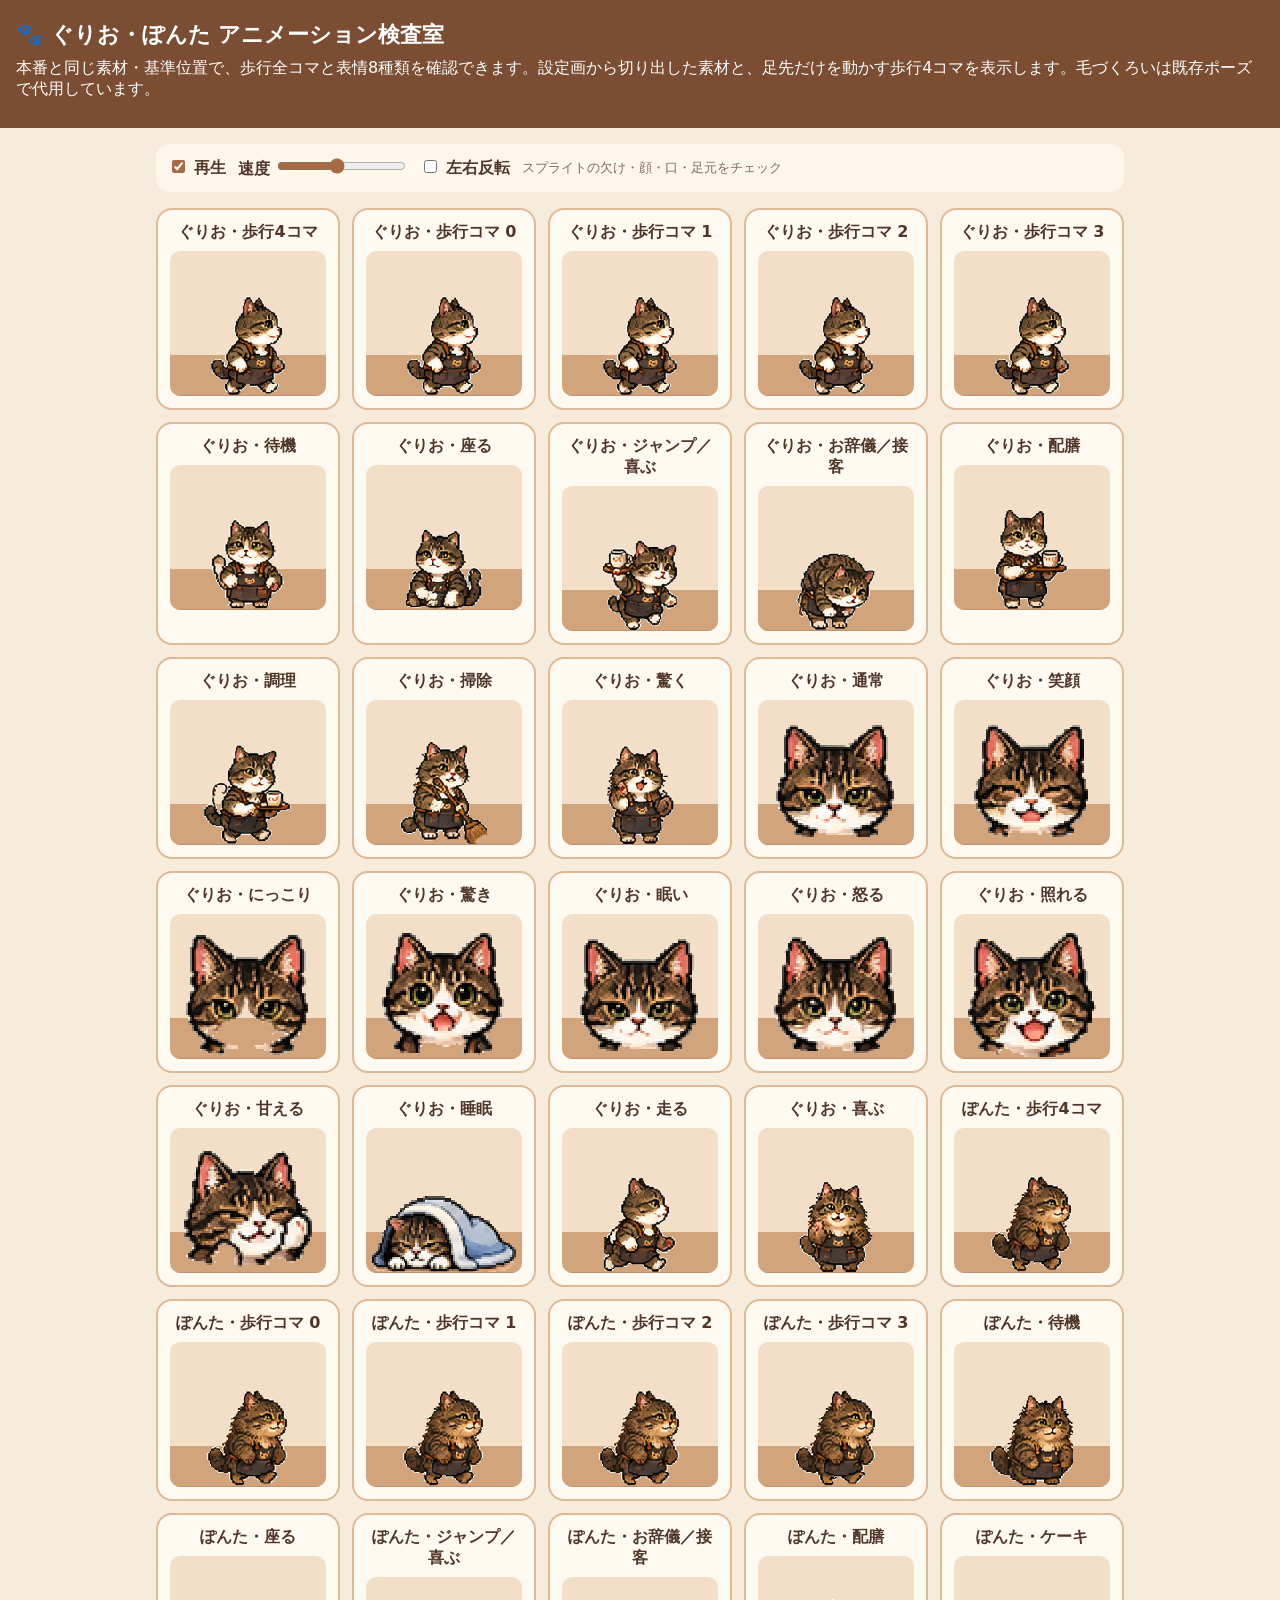
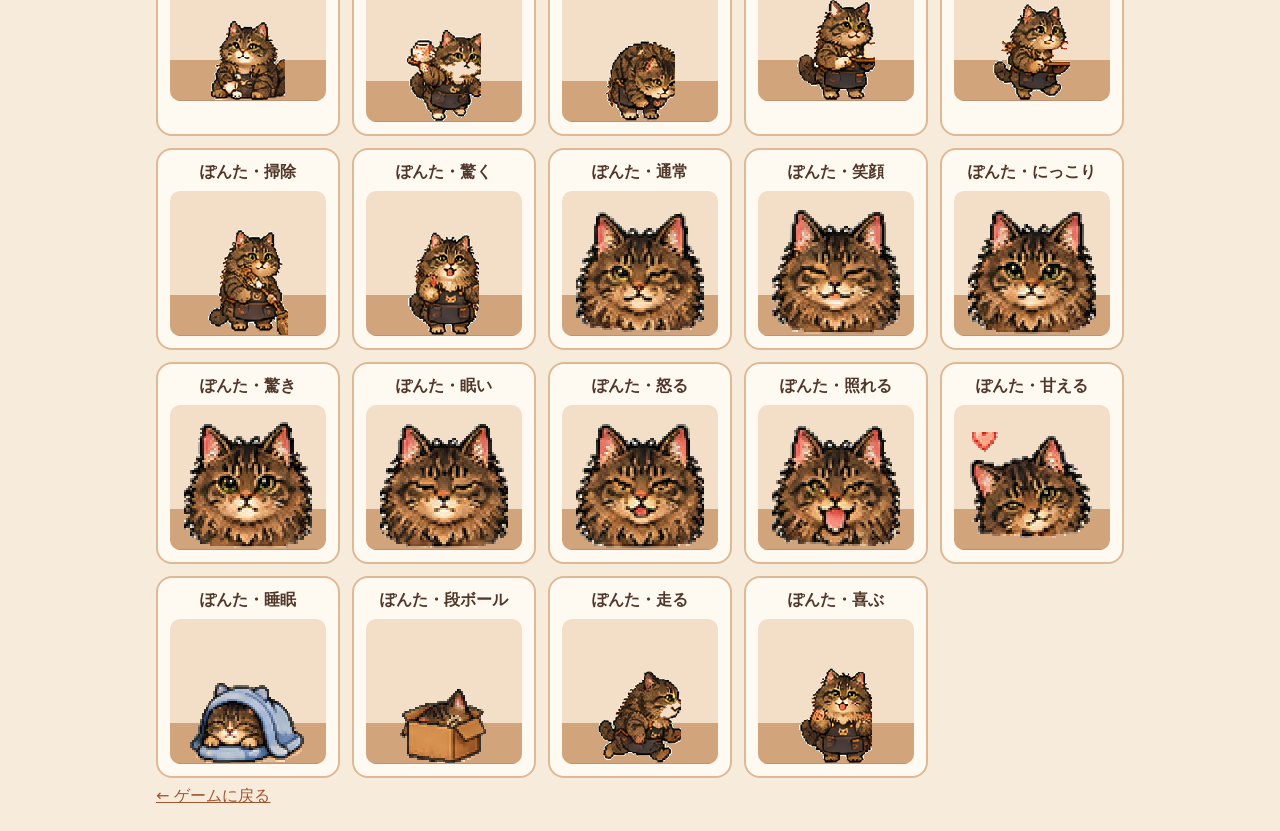
==== animation-preview.html @ edfe3b5c "Use detailed reference sprites and halve cafe height with compact hit coordinates" ====
<!doctype html><html lang="ja"><head><meta charset="utf-8"><meta name="viewport" content="width=device-width,initial-scale=1"><title>ぐりおとぽんた｜アニメーション確認</title><style>
*{box-sizing:border-box}body{margin:0;background:#f7ecdb;color:#51372a;font-family:system-ui,sans-serif}header{padding:20px 16px;background:#7b4d32;color:white}h1{font-size:22px;margin:0}p{margin:8px 0}.wrap{max-width:1000px;margin:auto;padding:16px}.controls{display:flex;gap:12px;align-items:center;flex-wrap:wrap;padding:12px;background:#fff7ec;border-radius:14px;margin-bottom:16px}.grid{display:grid;grid-template-columns:repeat(auto-fit,minmax(160px,1fr));gap:12px}.card{background:#fffaf1;border:2px solid #dfb995;border-radius:16px;padding:12px;text-align:center}.card h2{font-size:16px;margin:0 0 8px}.stage{height:145px;display:flex;align-items:end;justify-content:center;background:linear-gradient(#f3dfc8 72%,#d1a47c 72%);border-radius:10px;overflow:hidden}.stage canvas{width:120px;height:130px;image-rendering:pixelated}label{font-weight:bold}input{accent-color:#a66b45}a{color:#a0552f}small{color:#826a57}</style></head><body><header><h1>🐾 ぐりお・ぽんた アニメーション検査室</h1><p>本番と同じ素材・基準位置で、歩行全コマと表情8種類を確認できます。設定画から切り出した素材と、足先だけを動かす歩行4コマを表示します。毛づくろいは既存ポーズで代用しています。</p></header><main class="wrap"><div class="controls"><label><input type="checkbox" id="play" checked> 再生</label><label>速度 <input id="speed" type="range" min="1" max="12" value="6"></label><label><input id="flip" type="checkbox"> 左右反転</label><small>スプライトの欠け・顔・口・足元をチェック</small></div><div id="grid" class="grid"></div><p><a href="./">← ゲームに戻る</a></p></main><script src="./character-detail.js?v=20261011-native"></script><script src="./character-art.js?v=20261011-native"></script><script>
const items=[];
const names={idle:'待機',sit:'座る',jump:'ジャンプ／喜ぶ',bow:'お辞儀／接客',serve:'配膳',coffee:'調理',cake:'ケーキ',clean:'掃除',surprise:'驚く',sleepbag:'睡眠',box:'段ボール',f_normal:'通常',f_happy:'笑顔',f_kiri:'にっこり',f_surprise:'驚き',f_sleepy:'眠い',f_angry:'怒る',f_tehe:'照れる',f_amae:'甘える'};
let tick=0,last=0;
CatArtwork.load().then(sprites=>{
  for(const who of Object.keys(sprites)) {
    const poses=[['walk', [0,1,2,3].map(i=>sprites[who]['walk'+i])], ...Object.entries(sprites[who]).map(([key,im])=>[key,[im]])];
    for(const [key,frames] of poses){
      const card=document.createElement('section');card.className='card';
      const title=document.createElement('h2');title.textContent=(who==='grio'?'ぐりお':'ぽんた')+'・'+(key==='walk'?'歩行4コマ':key.startsWith('walk')?'歩行コマ '+key.slice(-1):(names[key]||({run:'走る',joy:'喜ぶ'}[key])||key));
      const stage=document.createElement('div');stage.className='stage';
      const cv=document.createElement('canvas');cv.width=160;cv.height=130;cv.style.width='160px';
      stage.append(cv);card.append(title,stage);document.querySelector('#grid').append(card);items.push({key,frames,cv});
    }
  }
}).catch(e=>{document.querySelector('#grid').textContent=e.message;});
function render(now){
  if(document.querySelector('#play').checked&&now-last>180-document.querySelector('#speed').value*10){tick++;last=now;}
  for(const {frames,cv} of items){
    const g=cv.getContext('2d'),im=frames[tick%frames.length];
    g.clearRect(0,0,cv.width,cv.height);g.imageSmoothingEnabled=false;g.save();
    if(document.querySelector('#flip').checked){g.translate(cv.width,0);g.scale(-1,1);}
    const scale=Math.min(2,cv.width/im.width,(cv.height-2)/im.height);
    g.drawImage(im,Math.round((cv.width-im.width*scale)/2),Math.round(cv.height-im.height*scale),Math.round(im.width*scale),Math.round(im.height*scale));g.restore();
    g.fillStyle='#bd9272';g.fillRect(0,129,160,1);
  }
  requestAnimationFrame(render);
}
requestAnimationFrame(render);
</script></body></html>
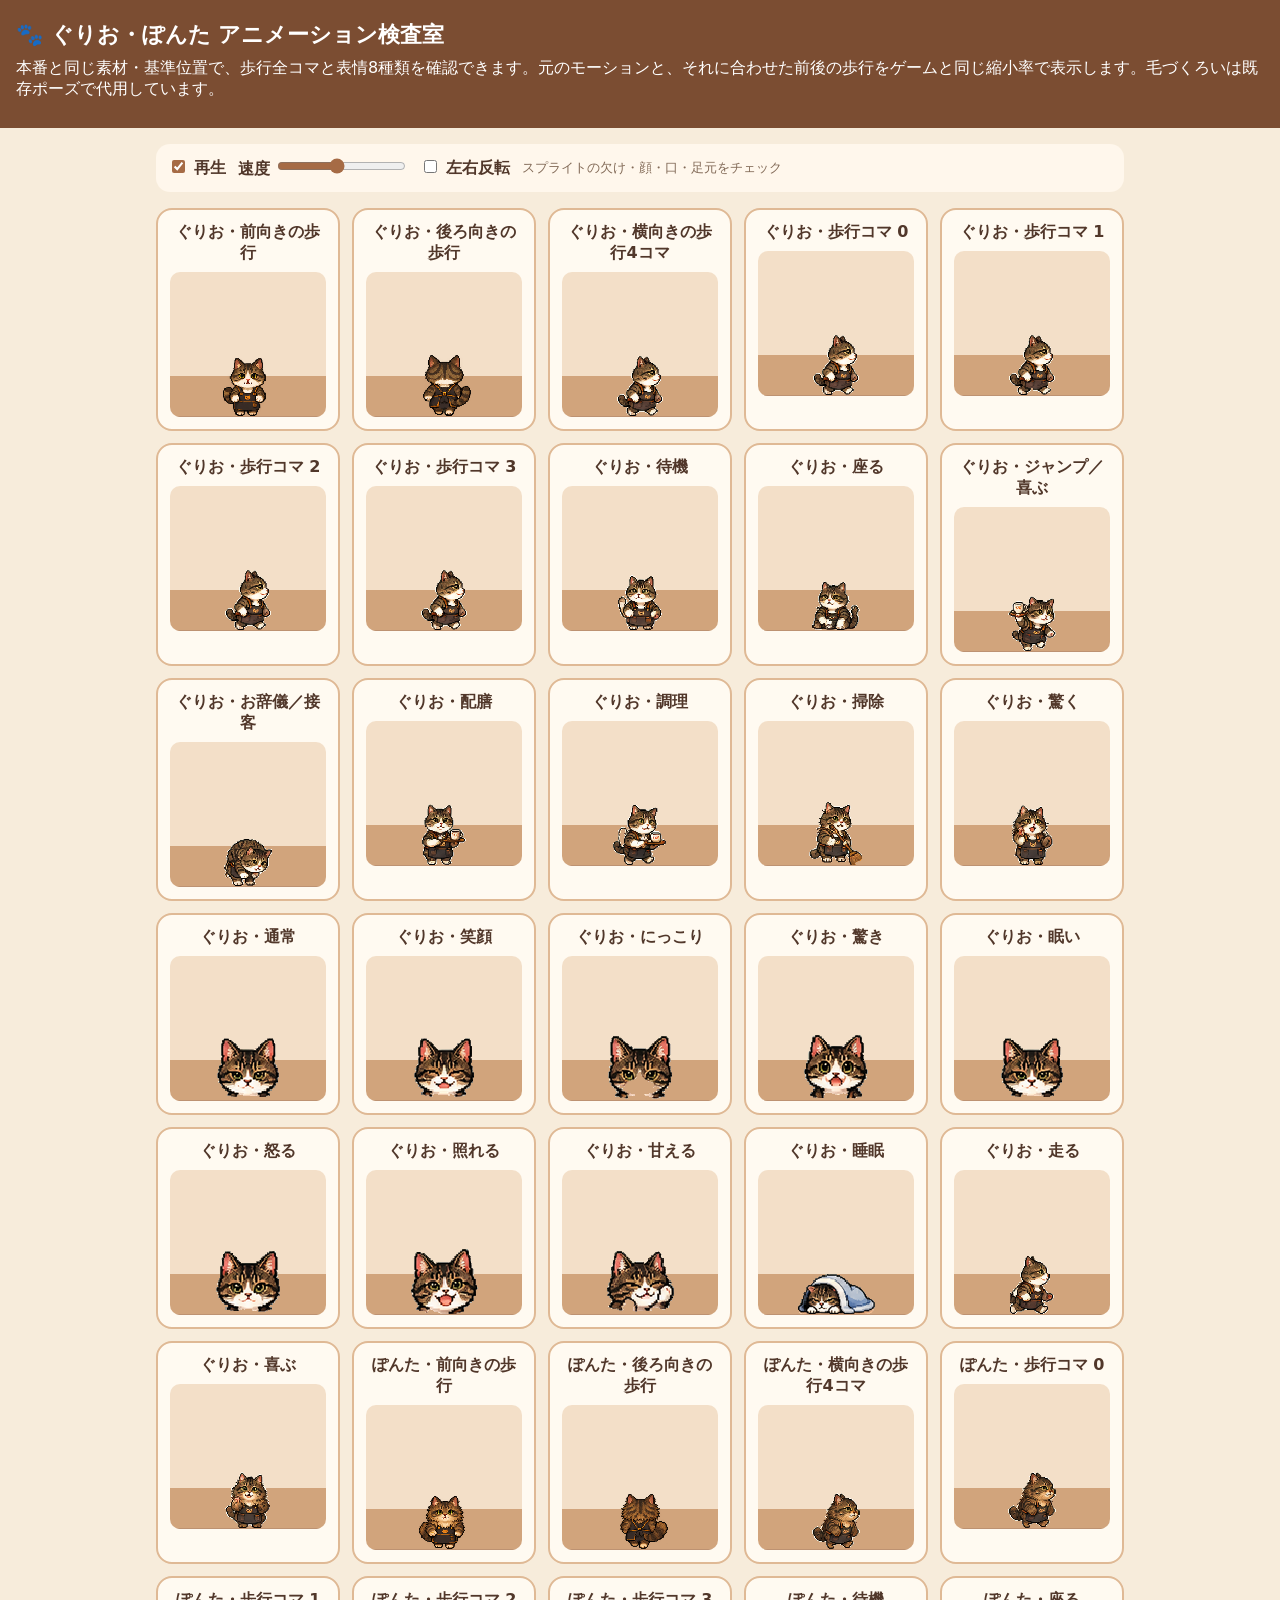
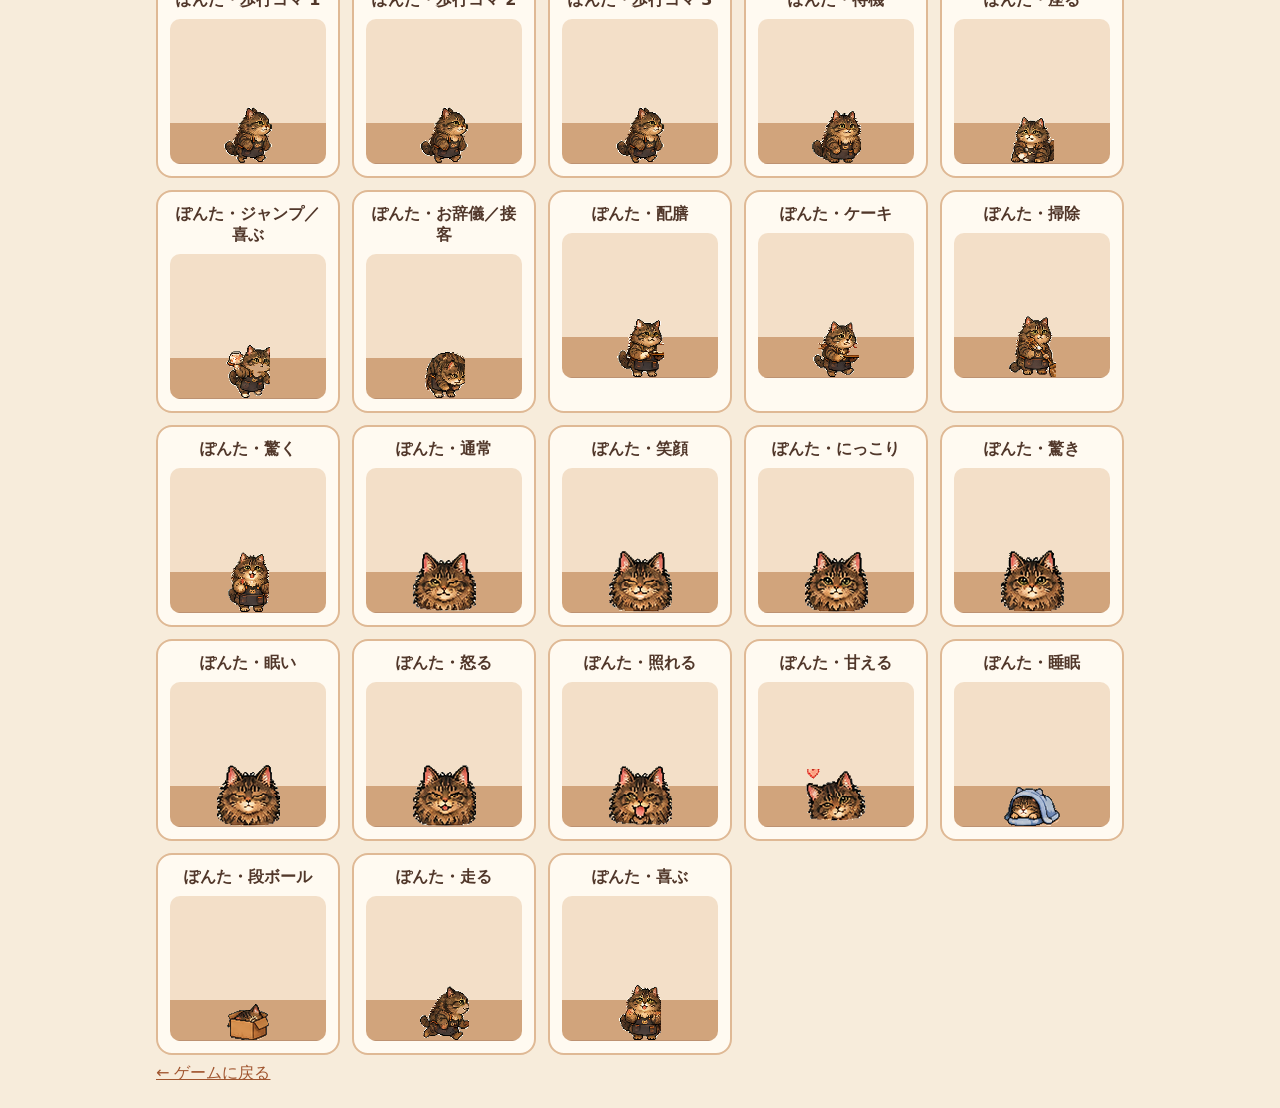
==== commit 80e1c72d: "Reduce cat size and align facing walks with original motion artwork" ====
--- a/animation-preview.html
+++ b/animation-preview.html
@@ -1,28 +1,28 @@
 <!doctype html><html lang="ja"><head><meta charset="utf-8"><meta name="viewport" content="width=device-width,initial-scale=1"><title>ぐりおとぽんた｜アニメーション確認</title><style>
-*{box-sizing:border-box}body{margin:0;background:#f7ecdb;color:#51372a;font-family:system-ui,sans-serif}header{padding:20px 16px;background:#7b4d32;color:white}h1{font-size:22px;margin:0}p{margin:8px 0}.wrap{max-width:1000px;margin:auto;padding:16px}.controls{display:flex;gap:12px;align-items:center;flex-wrap:wrap;padding:12px;background:#fff7ec;border-radius:14px;margin-bottom:16px}.grid{display:grid;grid-template-columns:repeat(auto-fit,minmax(160px,1fr));gap:12px}.card{background:#fffaf1;border:2px solid #dfb995;border-radius:16px;padding:12px;text-align:center}.card h2{font-size:16px;margin:0 0 8px}.stage{height:145px;display:flex;align-items:end;justify-content:center;background:linear-gradient(#f3dfc8 72%,#d1a47c 72%);border-radius:10px;overflow:hidden}.stage canvas{width:120px;height:130px;image-rendering:pixelated}label{font-weight:bold}input{accent-color:#a66b45}a{color:#a0552f}small{color:#826a57}</style></head><body><header><h1>🐾 ぐりお・ぽんた アニメーション検査室</h1><p>本番と同じ素材・基準位置で、歩行全コマと表情8種類を確認できます。設定画から切り出した素材と、足先だけを動かす歩行4コマを表示します。毛づくろいは既存ポーズで代用しています。</p></header><main class="wrap"><div class="controls"><label><input type="checkbox" id="play" checked> 再生</label><label>速度 <input id="speed" type="range" min="1" max="12" value="6"></label><label><input id="flip" type="checkbox"> 左右反転</label><small>スプライトの欠け・顔・口・足元をチェック</small></div><div id="grid" class="grid"></div><p><a href="./">← ゲームに戻る</a></p></main><script src="./character-detail.js?v=20261011-native"></script><script src="./character-art.js?v=20261011-native"></script><script>
+*{box-sizing:border-box}body{margin:0;background:#f7ecdb;color:#51372a;font-family:system-ui,sans-serif}header{padding:20px 16px;background:#7b4d32;color:white}h1{font-size:22px;margin:0}p{margin:8px 0}.wrap{max-width:1000px;margin:auto;padding:16px}.controls{display:flex;gap:12px;align-items:center;flex-wrap:wrap;padding:12px;background:#fff7ec;border-radius:14px;margin-bottom:16px}.grid{display:grid;grid-template-columns:repeat(auto-fit,minmax(160px,1fr));gap:12px}.card{background:#fffaf1;border:2px solid #dfb995;border-radius:16px;padding:12px;text-align:center}.card h2{font-size:16px;margin:0 0 8px}.stage{height:145px;display:flex;align-items:end;justify-content:center;background:linear-gradient(#f3dfc8 72%,#d1a47c 72%);border-radius:10px;overflow:hidden}.stage canvas{width:120px;height:130px;image-rendering:pixelated}label{font-weight:bold}input{accent-color:#a66b45}a{color:#a0552f}small{color:#826a57}</style></head><body><header><h1>🐾 ぐりお・ぽんた アニメーション検査室</h1><p>本番と同じ素材・基準位置で、歩行全コマと表情8種類を確認できます。元のモーションと、それに合わせた前後の歩行をゲームと同じ縮小率で表示します。毛づくろいは既存ポーズで代用しています。</p></header><main class="wrap"><div class="controls"><label><input type="checkbox" id="play" checked> 再生</label><label>速度 <input id="speed" type="range" min="1" max="12" value="6"></label><label><input id="flip" type="checkbox"> 左右反転</label><small>スプライトの欠け・顔・口・足元をチェック</small></div><div id="grid" class="grid"></div><p><a href="./">← ゲームに戻る</a></p></main><script src="./character-detail.js?v=20261011-direction-bow"></script><script src="./character-art.js?v=20261011-motion-scale"></script><script src="./rear-walk.js?v=20261011-motion-scale"></script><script>
 const items=[];
 const names={idle:'待機',sit:'座る',jump:'ジャンプ／喜ぶ',bow:'お辞儀／接客',serve:'配膳',coffee:'調理',cake:'ケーキ',clean:'掃除',surprise:'驚く',sleepbag:'睡眠',box:'段ボール',f_normal:'通常',f_happy:'笑顔',f_kiri:'にっこり',f_surprise:'驚き',f_sleepy:'眠い',f_angry:'怒る',f_tehe:'照れる',f_amae:'甘える'};
 let tick=0,last=0;
-CatArtwork.load().then(sprites=>{
+Promise.all([CatArtwork.load(),RearWalk.load]).then(([sprites])=>{
   for(const who of Object.keys(sprites)) {
-    const poses=[['walk', [0,1,2,3].map(i=>sprites[who]['walk'+i])], ...Object.entries(sprites[who]).map(([key,im])=>[key,[im]])];
+    const poses=[['frontWalk', [0,1,2,3].map(i=>RearWalk.cat(who,i,sprites[who].walk0,null,'front'))],['backWalk', [0,1,2,3].map(i=>RearWalk.cat(who,i,sprites[who].walk0,null,'back'))],['walk', [0,1,2,3].map(i=>sprites[who]['walk'+i])], ...Object.entries(sprites[who]).map(([key,im])=>[key,[im]])];
     for(const [key,frames] of poses){
       const card=document.createElement('section');card.className='card';
-      const title=document.createElement('h2');title.textContent=(who==='grio'?'ぐりお':'ぽんた')+'・'+(key==='walk'?'歩行4コマ':key.startsWith('walk')?'歩行コマ '+key.slice(-1):(names[key]||({run:'走る',joy:'喜ぶ'}[key])||key));
+      const title=document.createElement('h2');title.textContent=(who==='grio'?'ぐりお':'ぽんた')+'・'+(key==='frontWalk'?'前向きの歩行':key==='backWalk'?'後ろ向きの歩行':key==='walk'?'横向きの歩行4コマ':key.startsWith('walk')?'歩行コマ '+key.slice(-1):(names[key]||({run:'走る',joy:'喜ぶ'}[key])||key));
       const stage=document.createElement('div');stage.className='stage';
       const cv=document.createElement('canvas');cv.width=160;cv.height=130;cv.style.width='160px';
-      stage.append(cv);card.append(title,stage);document.querySelector('#grid').append(card);items.push({key,frames,cv});
+      stage.append(cv);card.append(title,stage);document.querySelector('#grid').append(card);items.push({who,key,frames,cv});
     }
   }
 }).catch(e=>{document.querySelector('#grid').textContent=e.message;});
 function render(now){
   if(document.querySelector('#play').checked&&now-last>180-document.querySelector('#speed').value*10){tick++;last=now;}
-  for(const {frames,cv} of items){
+  for(const {who,frames,cv} of items){
     const g=cv.getContext('2d'),im=frames[tick%frames.length];
     g.clearRect(0,0,cv.width,cv.height);g.imageSmoothingEnabled=false;g.save();
     if(document.querySelector('#flip').checked){g.translate(cv.width,0);g.scale(-1,1);}
-    const scale=Math.min(2,cv.width/im.width,(cv.height-2)/im.height);
-    g.drawImage(im,Math.round((cv.width-im.width*scale)/2),Math.round(cv.height-im.height*scale),Math.round(im.width*scale),Math.round(im.height*scale));g.restore();
+    const size=CatArtwork.displaySize(who,im);
+    g.drawImage(im,Math.round((cv.width-size.width)/2),cv.height-size.height,size.width,size.height);g.restore();
     g.fillStyle='#bd9272';g.fillRect(0,129,160,1);
   }
   requestAnimationFrame(render);
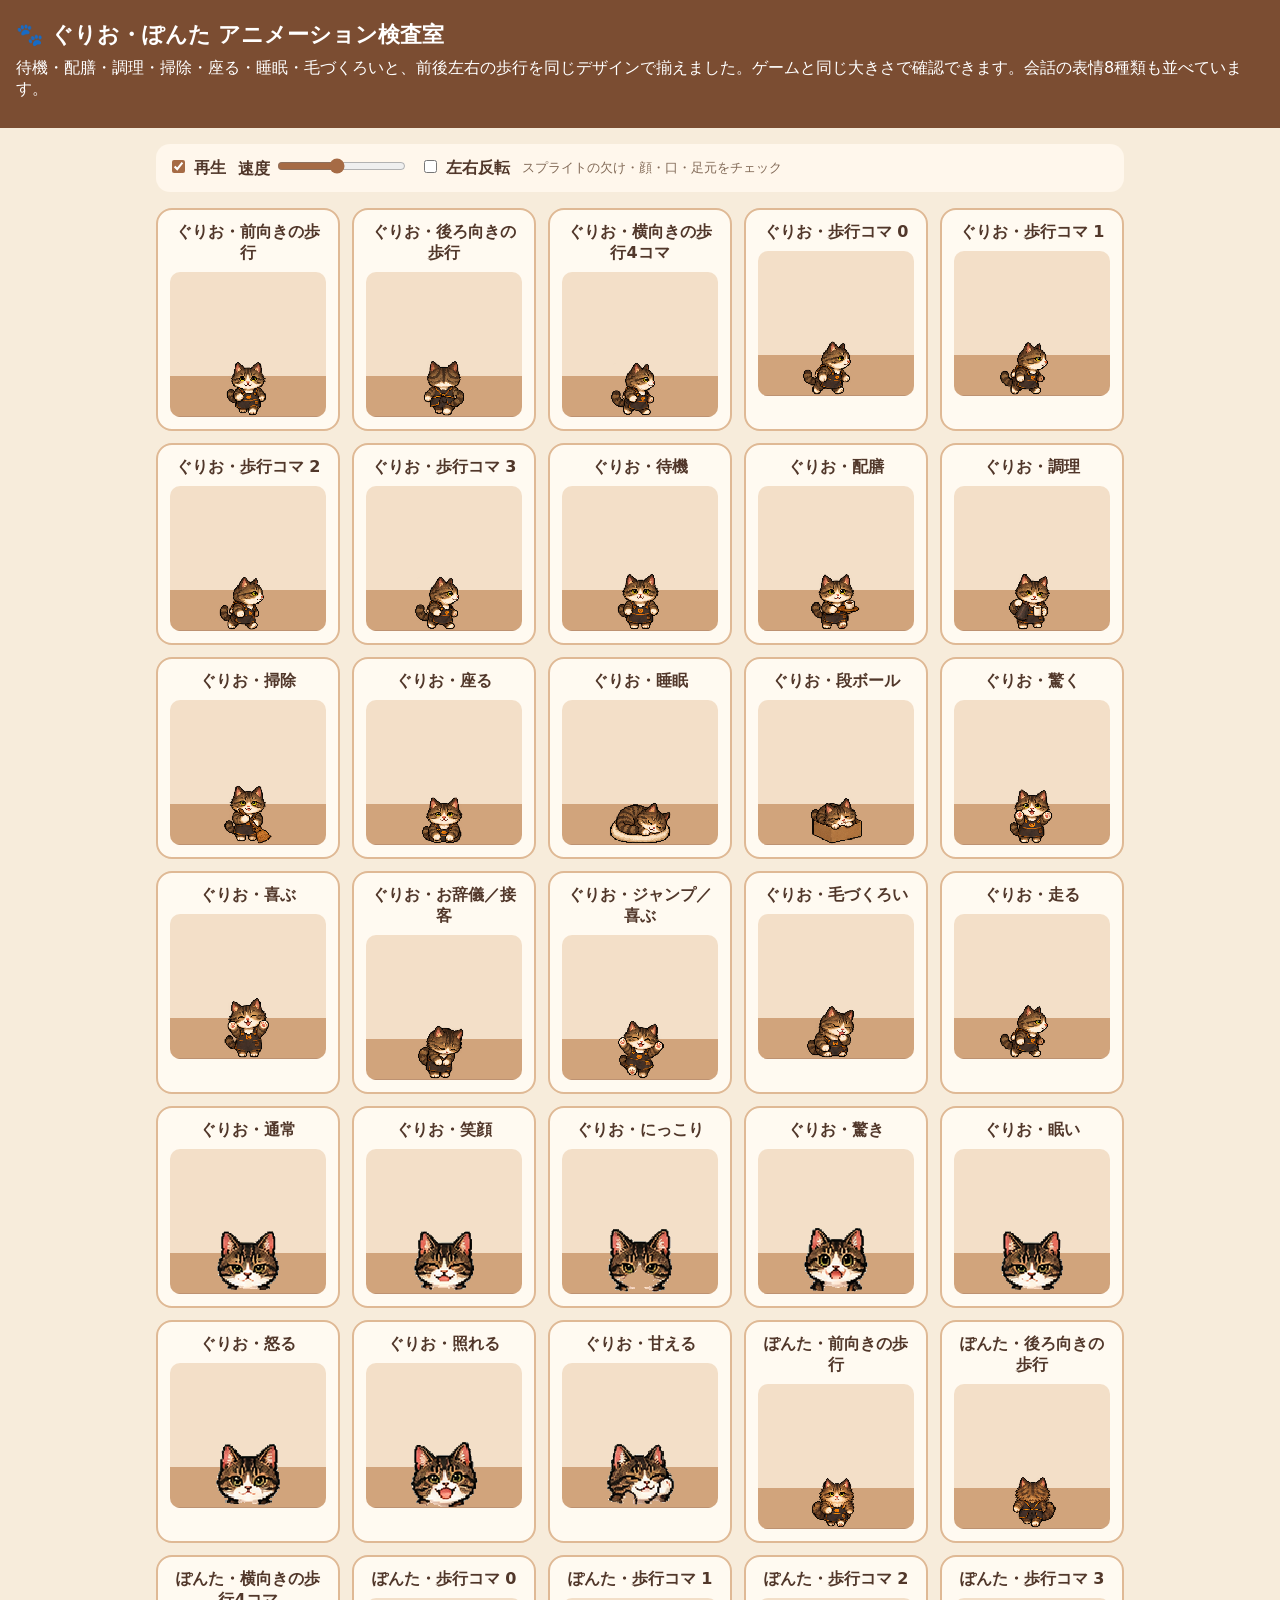
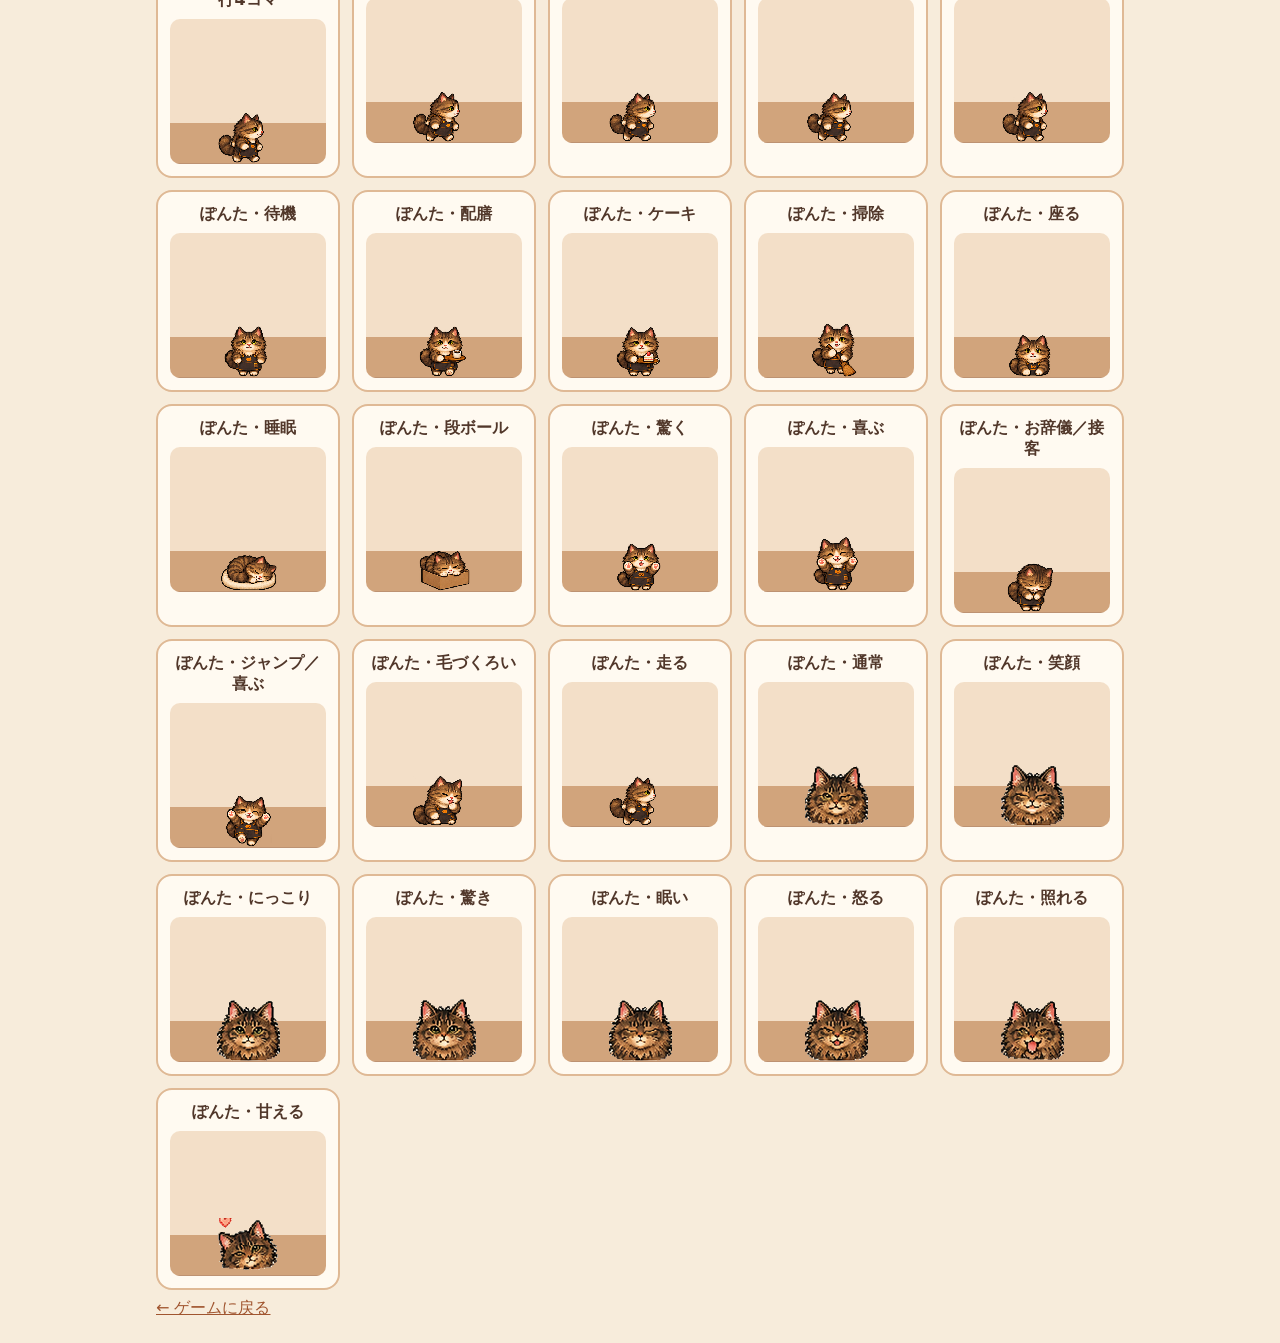
==== commit 75ff46c0: "Redraw all Grio and Ponta body motions with uniform character artwork" ====
--- a/animation-preview.html
+++ b/animation-preview.html
@@ -1,11 +1,11 @@
 <!doctype html><html lang="ja"><head><meta charset="utf-8"><meta name="viewport" content="width=device-width,initial-scale=1"><title>ぐりおとぽんた｜アニメーション確認</title><style>
-*{box-sizing:border-box}body{margin:0;background:#f7ecdb;color:#51372a;font-family:system-ui,sans-serif}header{padding:20px 16px;background:#7b4d32;color:white}h1{font-size:22px;margin:0}p{margin:8px 0}.wrap{max-width:1000px;margin:auto;padding:16px}.controls{display:flex;gap:12px;align-items:center;flex-wrap:wrap;padding:12px;background:#fff7ec;border-radius:14px;margin-bottom:16px}.grid{display:grid;grid-template-columns:repeat(auto-fit,minmax(160px,1fr));gap:12px}.card{background:#fffaf1;border:2px solid #dfb995;border-radius:16px;padding:12px;text-align:center}.card h2{font-size:16px;margin:0 0 8px}.stage{height:145px;display:flex;align-items:end;justify-content:center;background:linear-gradient(#f3dfc8 72%,#d1a47c 72%);border-radius:10px;overflow:hidden}.stage canvas{width:120px;height:130px;image-rendering:pixelated}label{font-weight:bold}input{accent-color:#a66b45}a{color:#a0552f}small{color:#826a57}</style></head><body><header><h1>🐾 ぐりお・ぽんた アニメーション検査室</h1><p>本番と同じ素材・基準位置で、歩行全コマと表情8種類を確認できます。元のモーションと、それに合わせた前後の歩行をゲームと同じ縮小率で表示します。毛づくろいは既存ポーズで代用しています。</p></header><main class="wrap"><div class="controls"><label><input type="checkbox" id="play" checked> 再生</label><label>速度 <input id="speed" type="range" min="1" max="12" value="6"></label><label><input id="flip" type="checkbox"> 左右反転</label><small>スプライトの欠け・顔・口・足元をチェック</small></div><div id="grid" class="grid"></div><p><a href="./">← ゲームに戻る</a></p></main><script src="./character-detail.js?v=20261011-direction-bow"></script><script src="./character-art.js?v=20261011-motion-scale"></script><script src="./rear-walk.js?v=20261011-motion-scale"></script><script>
+*{box-sizing:border-box}body{margin:0;background:#f7ecdb;color:#51372a;font-family:system-ui,sans-serif}header{padding:20px 16px;background:#7b4d32;color:white}h1{font-size:22px;margin:0}p{margin:8px 0}.wrap{max-width:1000px;margin:auto;padding:16px}.controls{display:flex;gap:12px;align-items:center;flex-wrap:wrap;padding:12px;background:#fff7ec;border-radius:14px;margin-bottom:16px}.grid{display:grid;grid-template-columns:repeat(auto-fit,minmax(160px,1fr));gap:12px}.card{background:#fffaf1;border:2px solid #dfb995;border-radius:16px;padding:12px;text-align:center}.card h2{font-size:16px;margin:0 0 8px}.stage{height:145px;display:flex;align-items:end;justify-content:center;background:linear-gradient(#f3dfc8 72%,#d1a47c 72%);border-radius:10px;overflow:hidden}.stage canvas{width:120px;height:130px;image-rendering:pixelated}label{font-weight:bold}input{accent-color:#a66b45}a{color:#a0552f}small{color:#826a57}</style></head><body><header><h1>🐾 ぐりお・ぽんた アニメーション検査室</h1><p>待機・配膳・調理・掃除・座る・睡眠・毛づくろいと、前後左右の歩行を同じデザインで揃えました。ゲームと同じ大きさで確認できます。会話の表情8種類も並べています。</p></header><main class="wrap"><div class="controls"><label><input type="checkbox" id="play" checked> 再生</label><label>速度 <input id="speed" type="range" min="1" max="12" value="6"></label><label><input id="flip" type="checkbox"> 左右反転</label><small>スプライトの欠け・顔・口・足元をチェック</small></div><div id="grid" class="grid"></div><p><a href="./">← ゲームに戻る</a></p></main><script src="./cat-motions.js?v=20261011-uniform"></script><script src="./character-art.js?v=20261011-uniform"></script><script src="./rear-walk.js?v=20261011-uniform"></script><script>
 const items=[];
-const names={idle:'待機',sit:'座る',jump:'ジャンプ／喜ぶ',bow:'お辞儀／接客',serve:'配膳',coffee:'調理',cake:'ケーキ',clean:'掃除',surprise:'驚く',sleepbag:'睡眠',box:'段ボール',f_normal:'通常',f_happy:'笑顔',f_kiri:'にっこり',f_surprise:'驚き',f_sleepy:'眠い',f_angry:'怒る',f_tehe:'照れる',f_amae:'甘える'};
+const names={idle:'待機',sit:'座る',jump:'ジャンプ／喜ぶ',bow:'お辞儀／接客',serve:'配膳',coffee:'調理',cake:'ケーキ',clean:'掃除',surprise:'驚く',sleepbag:'睡眠',box:'段ボール',groom:'毛づくろい',joy:'喜ぶ',run:'走る',f_normal:'通常',f_happy:'笑顔',f_kiri:'にっこり',f_surprise:'驚き',f_sleepy:'眠い',f_angry:'怒る',f_tehe:'照れる',f_amae:'甘える'};
 let tick=0,last=0;
 Promise.all([CatArtwork.load(),RearWalk.load]).then(([sprites])=>{
   for(const who of Object.keys(sprites)) {
-    const poses=[['frontWalk', [0,1,2,3].map(i=>RearWalk.cat(who,i,sprites[who].walk0,null,'front'))],['backWalk', [0,1,2,3].map(i=>RearWalk.cat(who,i,sprites[who].walk0,null,'back'))],['walk', [0,1,2,3].map(i=>sprites[who]['walk'+i])], ...Object.entries(sprites[who]).map(([key,im])=>[key,[im]])];
+    const poses=[['frontWalk', [0,1,2,3].map(i=>RearWalk.cat(who,i,sprites[who].walk0,null,'front'))],['backWalk', [0,1,2,3].map(i=>RearWalk.cat(who,i,sprites[who].walk0,null,'back'))],['walk', [0,1,2,3].map(i=>sprites[who]['walk'+i])], ...Object.entries(sprites[who]).filter(([key])=>!/^frontWalk|^backWalk/.test(key)).map(([key,im])=>[key,[im]])];
     for(const [key,frames] of poses){
       const card=document.createElement('section');card.className='card';
       const title=document.createElement('h2');title.textContent=(who==='grio'?'ぐりお':'ぽんた')+'・'+(key==='frontWalk'?'前向きの歩行':key==='backWalk'?'後ろ向きの歩行':key==='walk'?'横向きの歩行4コマ':key.startsWith('walk')?'歩行コマ '+key.slice(-1):(names[key]||({run:'走る',joy:'喜ぶ'}[key])||key));
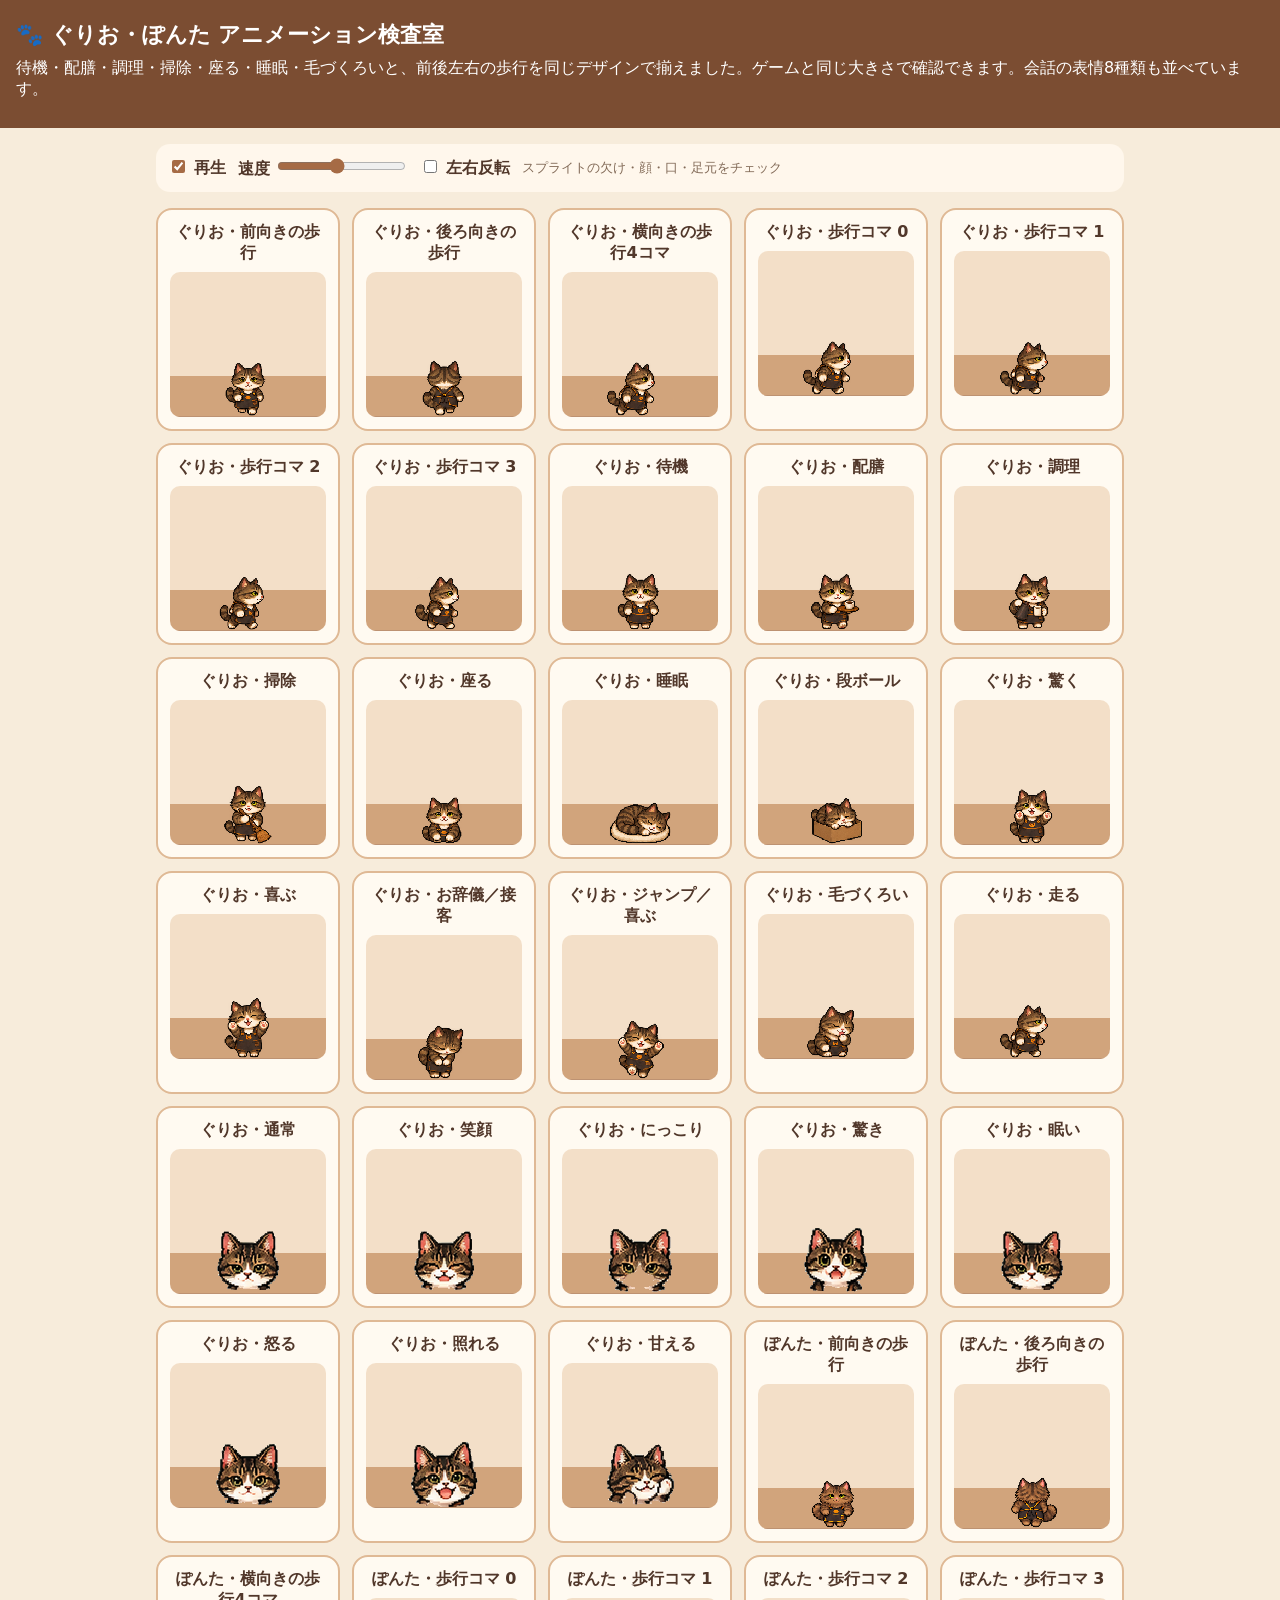
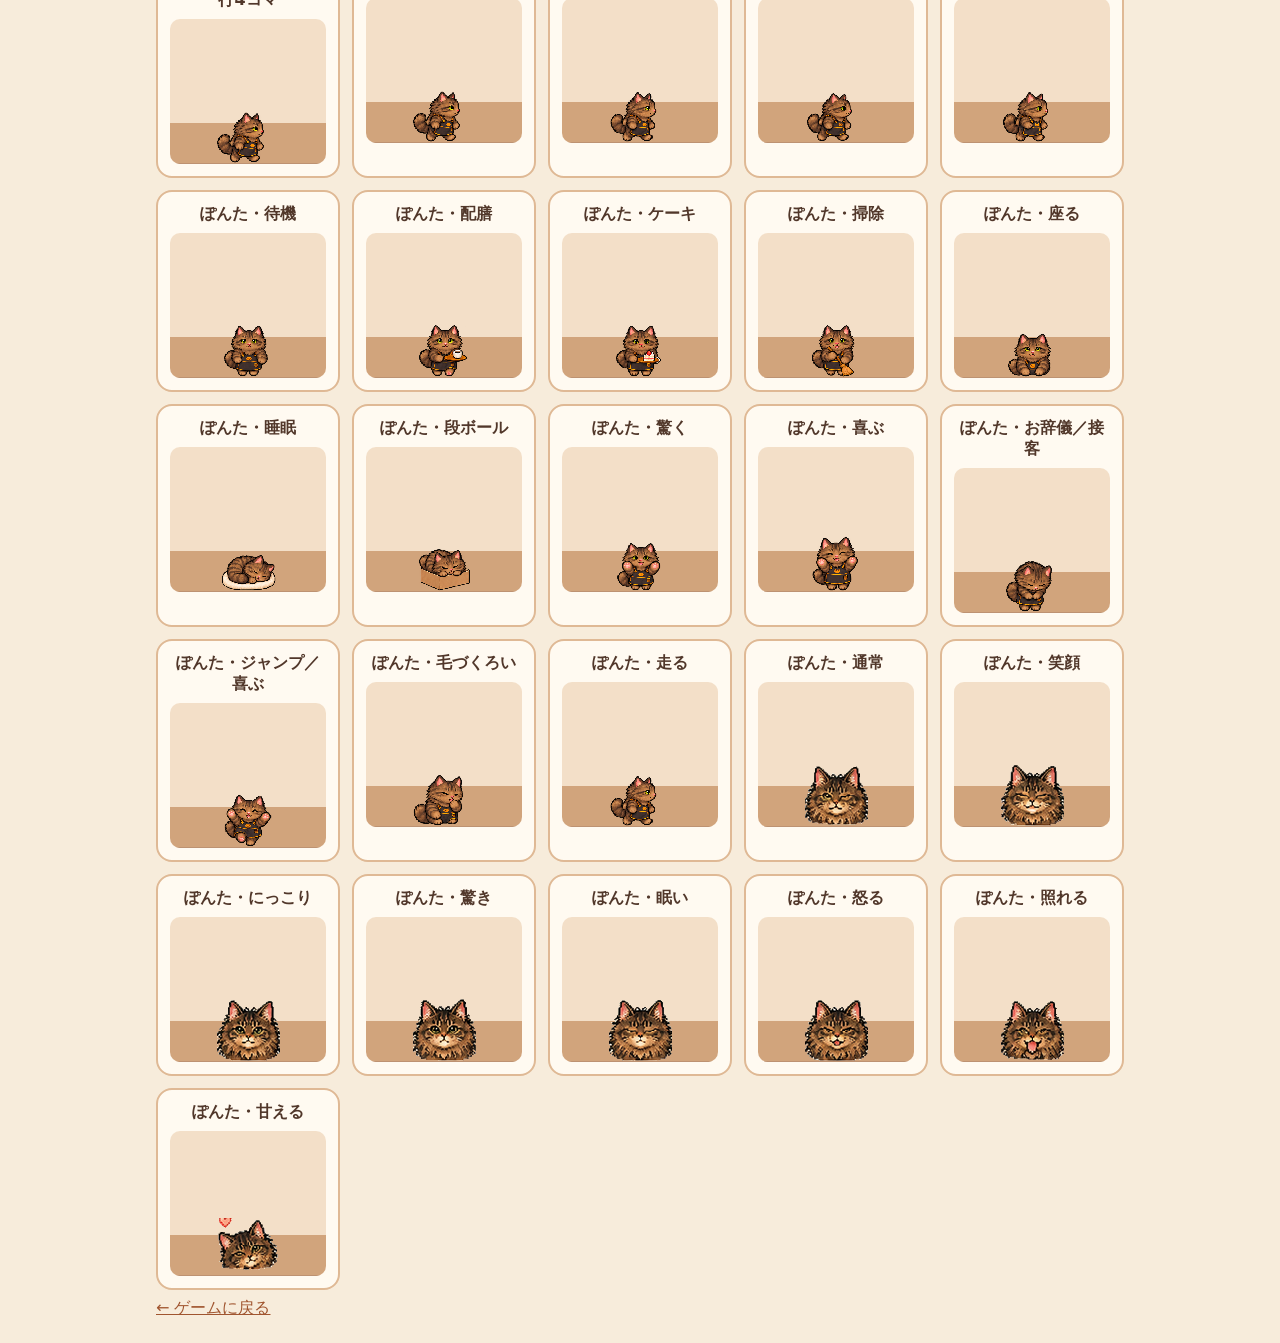
==== commit e323ba94: "Correct Ponta to all-brown fur across every body motion" ====
--- a/animation-preview.html
+++ b/animation-preview.html
@@ -1,5 +1,5 @@
 <!doctype html><html lang="ja"><head><meta charset="utf-8"><meta name="viewport" content="width=device-width,initial-scale=1"><title>ぐりおとぽんた｜アニメーション確認</title><style>
-*{box-sizing:border-box}body{margin:0;background:#f7ecdb;color:#51372a;font-family:system-ui,sans-serif}header{padding:20px 16px;background:#7b4d32;color:white}h1{font-size:22px;margin:0}p{margin:8px 0}.wrap{max-width:1000px;margin:auto;padding:16px}.controls{display:flex;gap:12px;align-items:center;flex-wrap:wrap;padding:12px;background:#fff7ec;border-radius:14px;margin-bottom:16px}.grid{display:grid;grid-template-columns:repeat(auto-fit,minmax(160px,1fr));gap:12px}.card{background:#fffaf1;border:2px solid #dfb995;border-radius:16px;padding:12px;text-align:center}.card h2{font-size:16px;margin:0 0 8px}.stage{height:145px;display:flex;align-items:end;justify-content:center;background:linear-gradient(#f3dfc8 72%,#d1a47c 72%);border-radius:10px;overflow:hidden}.stage canvas{width:120px;height:130px;image-rendering:pixelated}label{font-weight:bold}input{accent-color:#a66b45}a{color:#a0552f}small{color:#826a57}</style></head><body><header><h1>🐾 ぐりお・ぽんた アニメーション検査室</h1><p>待機・配膳・調理・掃除・座る・睡眠・毛づくろいと、前後左右の歩行を同じデザインで揃えました。ゲームと同じ大きさで確認できます。会話の表情8種類も並べています。</p></header><main class="wrap"><div class="controls"><label><input type="checkbox" id="play" checked> 再生</label><label>速度 <input id="speed" type="range" min="1" max="12" value="6"></label><label><input id="flip" type="checkbox"> 左右反転</label><small>スプライトの欠け・顔・口・足元をチェック</small></div><div id="grid" class="grid"></div><p><a href="./">← ゲームに戻る</a></p></main><script src="./cat-motions.js?v=20261011-uniform"></script><script src="./character-art.js?v=20261011-uniform"></script><script src="./rear-walk.js?v=20261011-uniform"></script><script>
+*{box-sizing:border-box}body{margin:0;background:#f7ecdb;color:#51372a;font-family:system-ui,sans-serif}header{padding:20px 16px;background:#7b4d32;color:white}h1{font-size:22px;margin:0}p{margin:8px 0}.wrap{max-width:1000px;margin:auto;padding:16px}.controls{display:flex;gap:12px;align-items:center;flex-wrap:wrap;padding:12px;background:#fff7ec;border-radius:14px;margin-bottom:16px}.grid{display:grid;grid-template-columns:repeat(auto-fit,minmax(160px,1fr));gap:12px}.card{background:#fffaf1;border:2px solid #dfb995;border-radius:16px;padding:12px;text-align:center}.card h2{font-size:16px;margin:0 0 8px}.stage{height:145px;display:flex;align-items:end;justify-content:center;background:linear-gradient(#f3dfc8 72%,#d1a47c 72%);border-radius:10px;overflow:hidden}.stage canvas{width:120px;height:130px;image-rendering:pixelated}label{font-weight:bold}input{accent-color:#a66b45}a{color:#a0552f}small{color:#826a57}</style></head><body><header><h1>🐾 ぐりお・ぽんた アニメーション検査室</h1><p>待機・配膳・調理・掃除・座る・睡眠・毛づくろいと、前後左右の歩行を同じデザインで揃えました。ゲームと同じ大きさで確認できます。会話の表情8種類も並べています。</p></header><main class="wrap"><div class="controls"><label><input type="checkbox" id="play" checked> 再生</label><label>速度 <input id="speed" type="range" min="1" max="12" value="6"></label><label><input id="flip" type="checkbox"> 左右反転</label><small>スプライトの欠け・顔・口・足元をチェック</small></div><div id="grid" class="grid"></div><p><a href="./">← ゲームに戻る</a></p></main><script src="./cat-motions.js?v=20261011-ponta-brown"></script><script src="./character-art.js?v=20261011-uniform"></script><script src="./rear-walk.js?v=20261011-uniform"></script><script>
 const items=[];
 const names={idle:'待機',sit:'座る',jump:'ジャンプ／喜ぶ',bow:'お辞儀／接客',serve:'配膳',coffee:'調理',cake:'ケーキ',clean:'掃除',surprise:'驚く',sleepbag:'睡眠',box:'段ボール',groom:'毛づくろい',joy:'喜ぶ',run:'走る',f_normal:'通常',f_happy:'笑顔',f_kiri:'にっこり',f_surprise:'驚き',f_sleepy:'眠い',f_angry:'怒る',f_tehe:'照れる',f_amae:'甘える'};
 let tick=0,last=0;
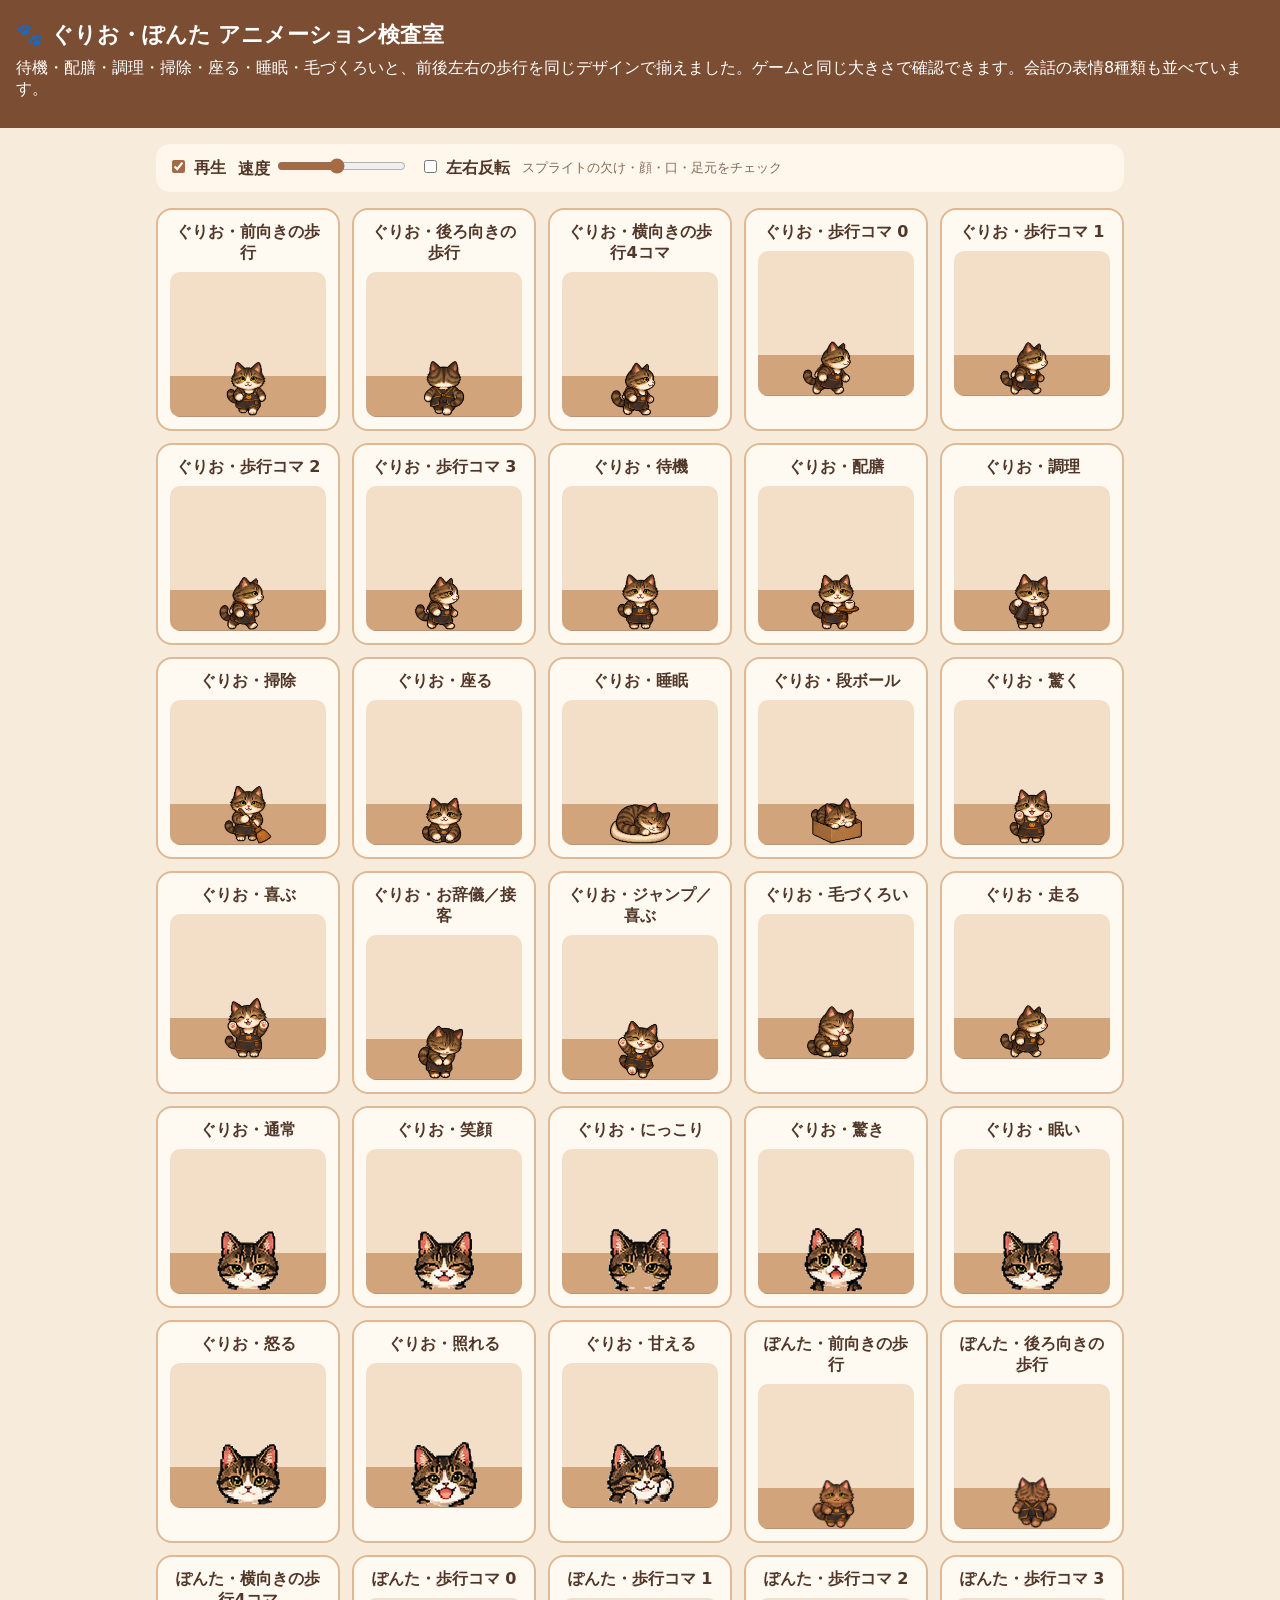
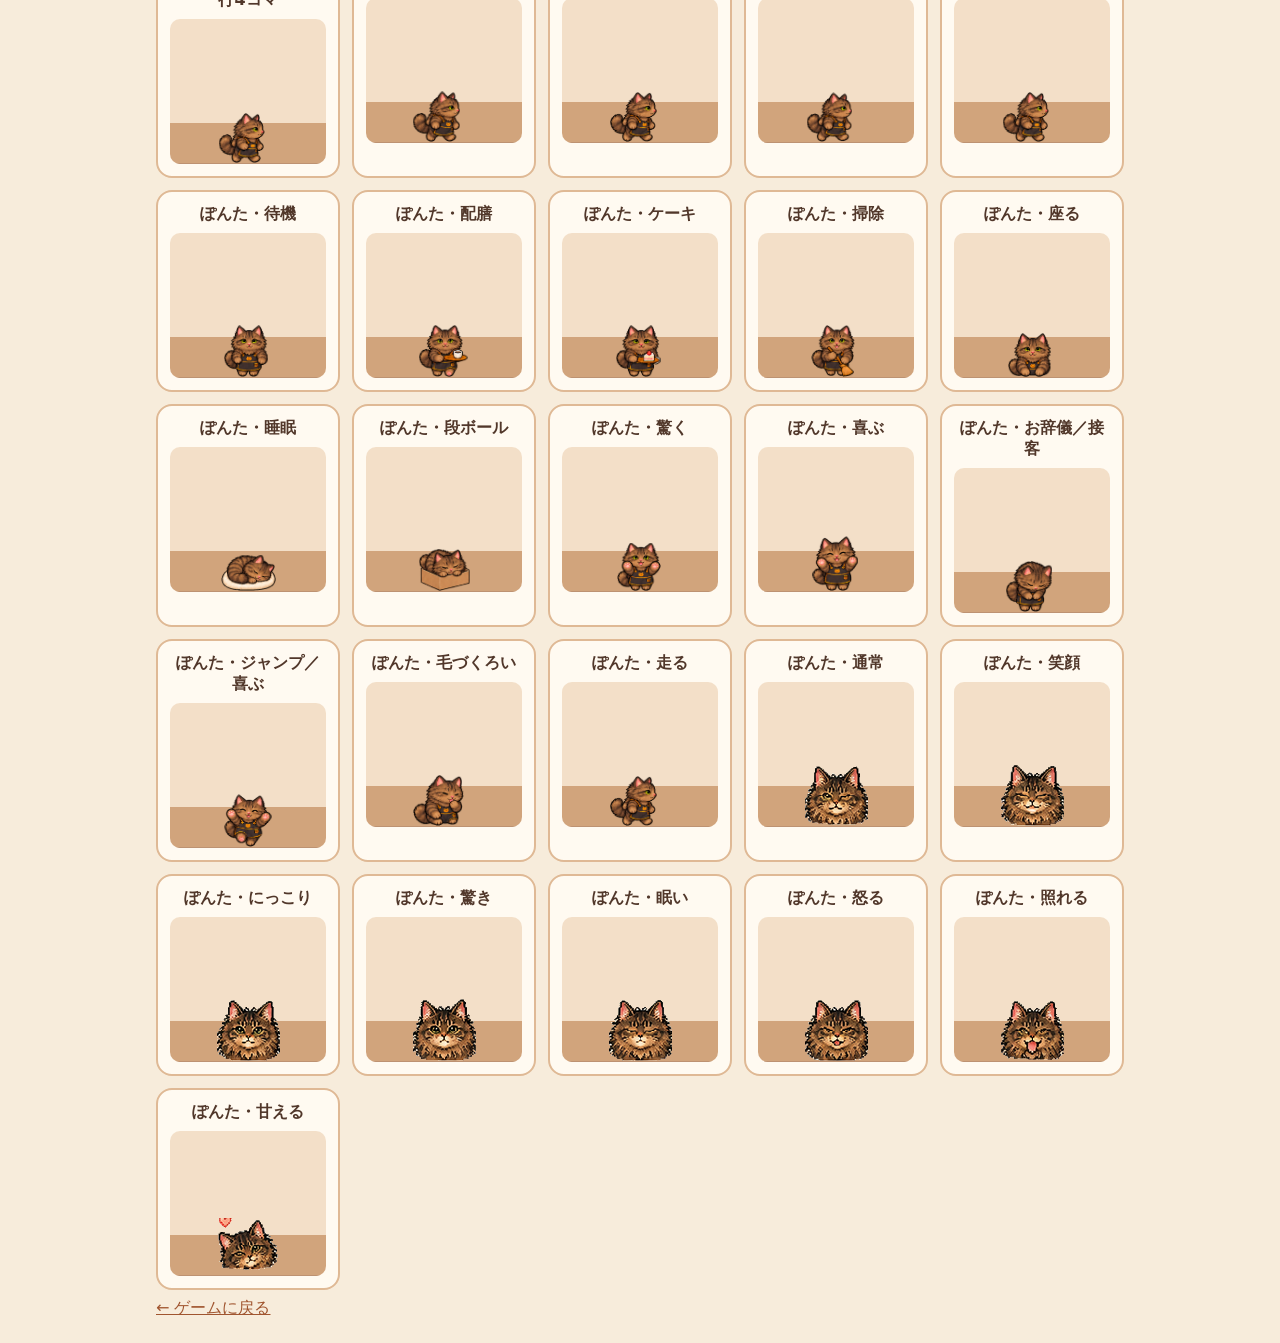
==== commit 0232c0b0: "Draw cat sprites directly from source atlases at device resolution" ====
--- a/animation-preview.html
+++ b/animation-preview.html
@@ -1,5 +1,6 @@
 <!doctype html><html lang="ja"><head><meta charset="utf-8"><meta name="viewport" content="width=device-width,initial-scale=1"><title>ぐりおとぽんた｜アニメーション確認</title><style>
-*{box-sizing:border-box}body{margin:0;background:#f7ecdb;color:#51372a;font-family:system-ui,sans-serif}header{padding:20px 16px;background:#7b4d32;color:white}h1{font-size:22px;margin:0}p{margin:8px 0}.wrap{max-width:1000px;margin:auto;padding:16px}.controls{display:flex;gap:12px;align-items:center;flex-wrap:wrap;padding:12px;background:#fff7ec;border-radius:14px;margin-bottom:16px}.grid{display:grid;grid-template-columns:repeat(auto-fit,minmax(160px,1fr));gap:12px}.card{background:#fffaf1;border:2px solid #dfb995;border-radius:16px;padding:12px;text-align:center}.card h2{font-size:16px;margin:0 0 8px}.stage{height:145px;display:flex;align-items:end;justify-content:center;background:linear-gradient(#f3dfc8 72%,#d1a47c 72%);border-radius:10px;overflow:hidden}.stage canvas{width:120px;height:130px;image-rendering:pixelated}label{font-weight:bold}input{accent-color:#a66b45}a{color:#a0552f}small{color:#826a57}</style></head><body><header><h1>🐾 ぐりお・ぽんた アニメーション検査室</h1><p>待機・配膳・調理・掃除・座る・睡眠・毛づくろいと、前後左右の歩行を同じデザインで揃えました。ゲームと同じ大きさで確認できます。会話の表情8種類も並べています。</p></header><main class="wrap"><div class="controls"><label><input type="checkbox" id="play" checked> 再生</label><label>速度 <input id="speed" type="range" min="1" max="12" value="6"></label><label><input id="flip" type="checkbox"> 左右反転</label><small>スプライトの欠け・顔・口・足元をチェック</small></div><div id="grid" class="grid"></div><p><a href="./">← ゲームに戻る</a></p></main><script src="./cat-motions.js?v=20261011-ponta-brown"></script><script src="./character-art.js?v=20261011-uniform"></script><script src="./rear-walk.js?v=20261011-uniform"></script><script>
+*{box-sizing:border-box}body{margin:0;background:#f7ecdb;color:#51372a;font-family:system-ui,sans-serif}header{padding:20px 16px;background:#7b4d32;color:white}h1{font-size:22px;margin:0}p{margin:8px 0}.wrap{max-width:1000px;margin:auto;padding:16px}.controls{display:flex;gap:12px;align-items:center;flex-wrap:wrap;padding:12px;background:#fff7ec;border-radius:14px;margin-bottom:16px}.grid{display:grid;grid-template-columns:repeat(auto-fit,minmax(160px,1fr));gap:12px}.card{background:#fffaf1;border:2px solid #dfb995;border-radius:16px;padding:12px;text-align:center}.card h2{font-size:16px;margin:0 0 8px}.stage{height:145px;display:flex;align-items:end;justify-content:center;background:linear-gradient(#f3dfc8 72%,#d1a47c 72%);border-radius:10px;overflow:hidden}.stage canvas{width:120px;height:130px;image-rendering:auto}label{font-weight:bold}input{accent-color:#a66b45}a{color:#a0552f}small{color:#826a57}</style></head><body><header><h1>🐾 ぐりお・ぽんた アニメーション検査室</h1><p>待機・配膳・調理・掃除・座る・睡眠・毛づくろいと、前後左右の歩行を同じデザインで揃えました。ゲームと同じ大きさで確認できます。会話の表情8種類も並べています。</p></header><main class="wrap"><div class="controls"><label><input type="checkbox" id="play" checked> 再生</label><label>速度 <input id="speed" type="range" min="1" max="12" value="6"></label><label><input id="flip" type="checkbox"> 左右反転</label><small>スプライトの欠け・顔・口・足元をチェック</small></div><div id="grid" class="grid"></div><p><a href="./">← ゲームに戻る</a></p></main><script src="./sprite-raster.js?v=20261012-single-pass"></script>
+<script src="./cat-motions.js?v=20261012-single-pass"></script><script src="./character-art.js?v=20261011-uniform"></script><script src="./rear-walk.js?v=20261012-single-pass"></script><script>
 const items=[];
 const names={idle:'待機',sit:'座る',jump:'ジャンプ／喜ぶ',bow:'お辞儀／接客',serve:'配膳',coffee:'調理',cake:'ケーキ',clean:'掃除',surprise:'驚く',sleepbag:'睡眠',box:'段ボール',groom:'毛づくろい',joy:'喜ぶ',run:'走る',f_normal:'通常',f_happy:'笑顔',f_kiri:'にっこり',f_surprise:'驚き',f_sleepy:'眠い',f_angry:'怒る',f_tehe:'照れる',f_amae:'甘える'};
 let tick=0,last=0;
@@ -18,11 +19,11 @@
 function render(now){
   if(document.querySelector('#play').checked&&now-last>180-document.querySelector('#speed').value*10){tick++;last=now;}
   for(const {who,frames,cv} of items){
-    const g=cv.getContext('2d'),im=frames[tick%frames.length];
-    g.clearRect(0,0,cv.width,cv.height);g.imageSmoothingEnabled=false;g.save();
-    if(document.querySelector('#flip').checked){g.translate(cv.width,0);g.scale(-1,1);}
+    const g=SpriteRaster.prepare(cv,160,130),im=frames[tick%frames.length];
+    g.clearRect(0,0,160,130);g.imageSmoothingEnabled=false;g.save();
+    if(document.querySelector('#flip').checked){g.translate(160,0);g.scale(-1,1);}
     const size=CatArtwork.displaySize(who,im);
-    g.drawImage(im,Math.round((cv.width-size.width)/2),cv.height-size.height,size.width,size.height);g.restore();
+    SpriteRaster.draw(g,im,Math.round((160-size.width)/2),130-size.height,size.width,size.height);g.restore();
     g.fillStyle='#bd9272';g.fillRect(0,129,160,1);
   }
   requestAnimationFrame(render);
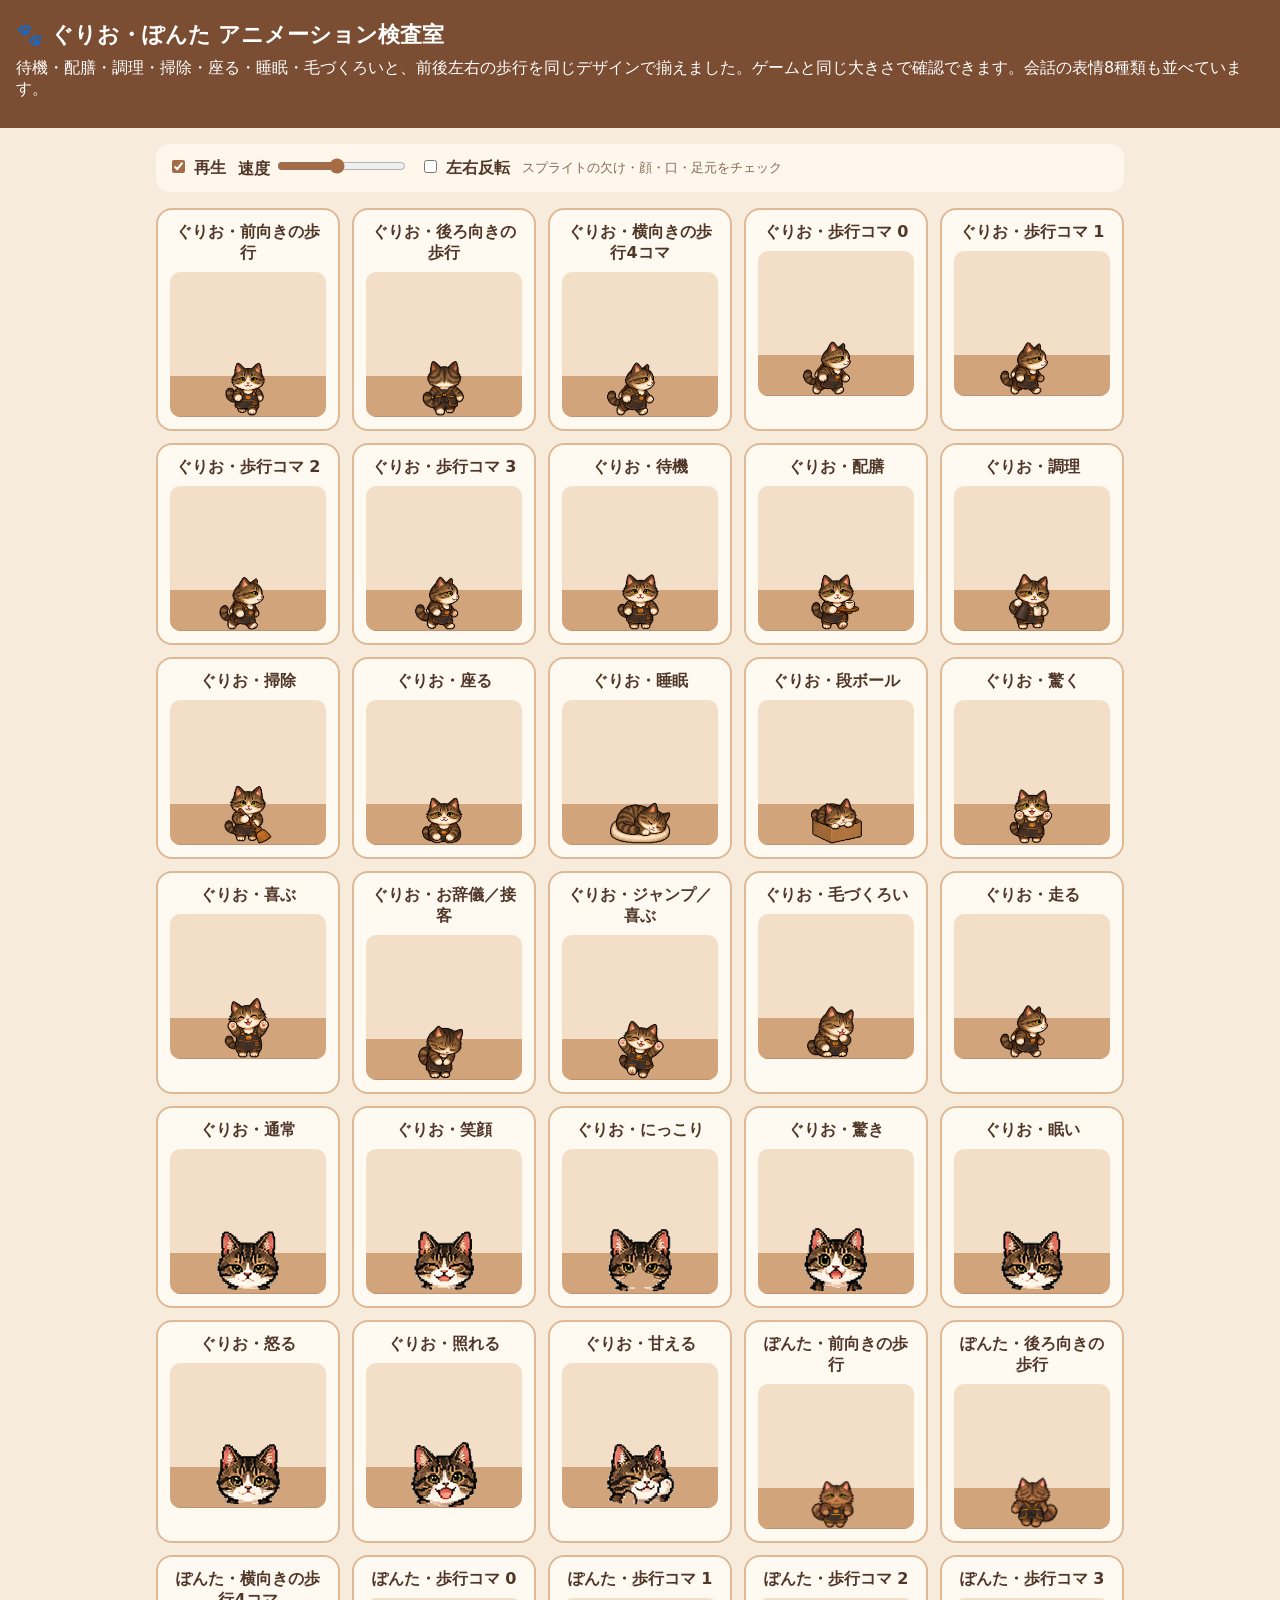
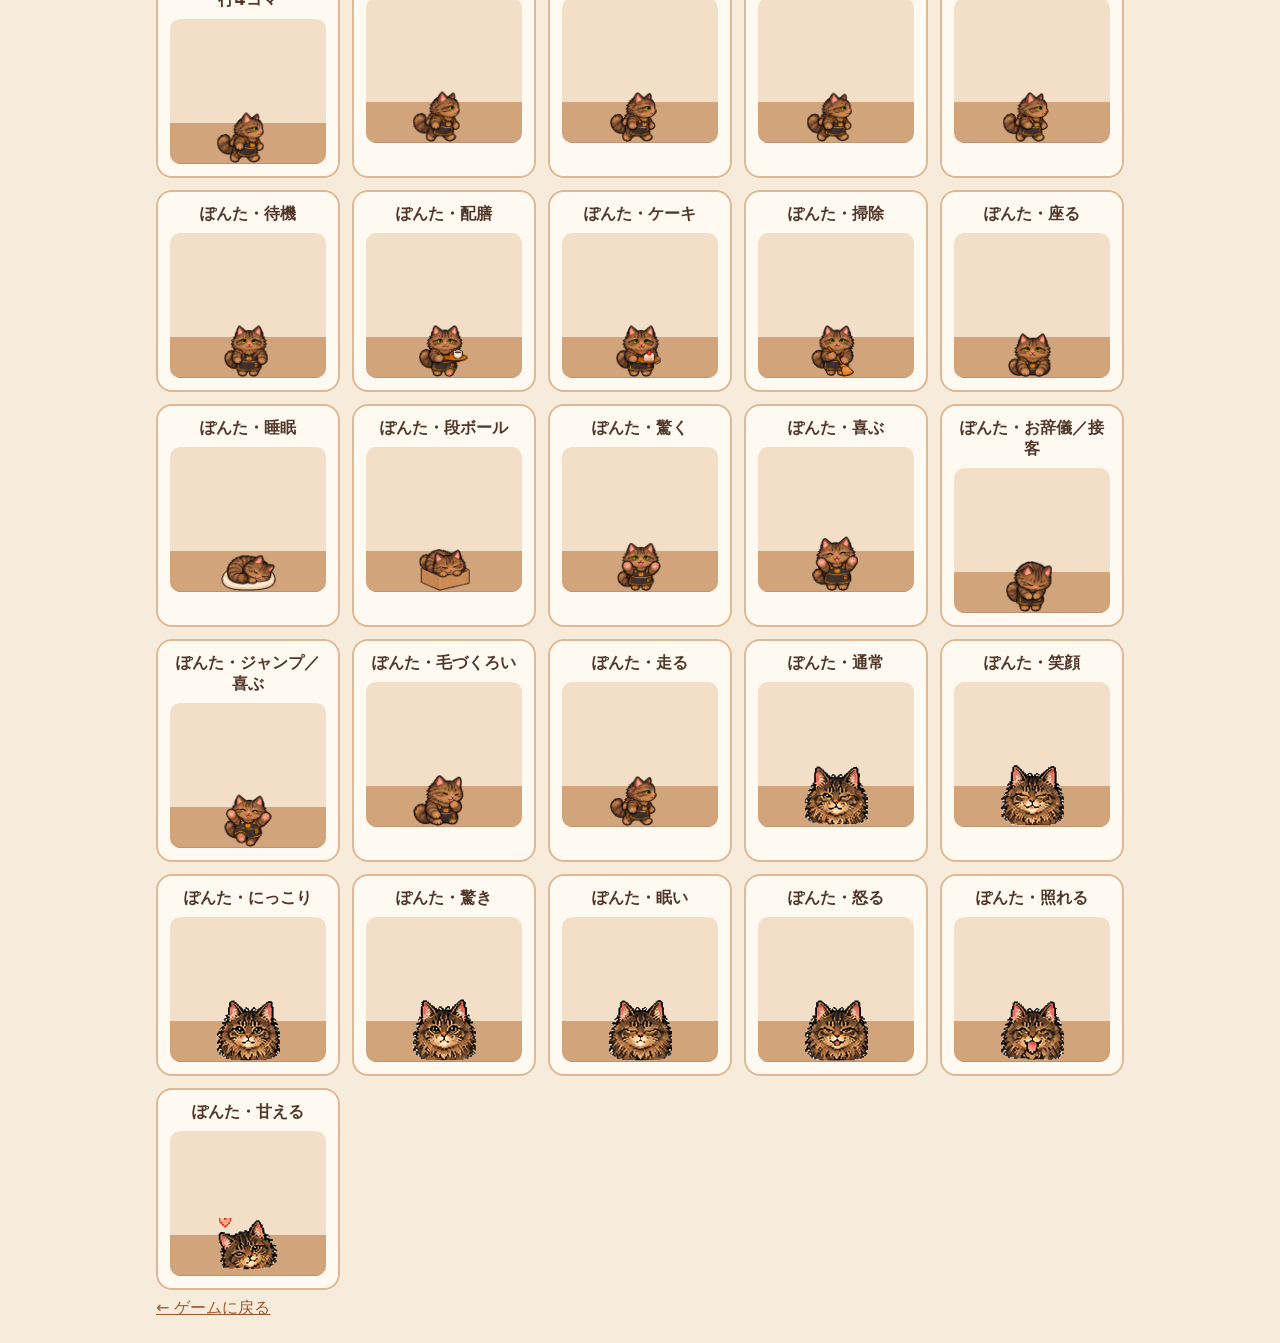
==== commit 64a7da5d: "Add three-day credit supplies, entrance checkout, set orders and washable tableware" ====
--- a/animation-preview.html
+++ b/animation-preview.html
@@ -1,5 +1,5 @@
 <!doctype html><html lang="ja"><head><meta charset="utf-8"><meta name="viewport" content="width=device-width,initial-scale=1"><title>ぐりおとぽんた｜アニメーション確認</title><style>
-*{box-sizing:border-box}body{margin:0;background:#f7ecdb;color:#51372a;font-family:system-ui,sans-serif}header{padding:20px 16px;background:#7b4d32;color:white}h1{font-size:22px;margin:0}p{margin:8px 0}.wrap{max-width:1000px;margin:auto;padding:16px}.controls{display:flex;gap:12px;align-items:center;flex-wrap:wrap;padding:12px;background:#fff7ec;border-radius:14px;margin-bottom:16px}.grid{display:grid;grid-template-columns:repeat(auto-fit,minmax(160px,1fr));gap:12px}.card{background:#fffaf1;border:2px solid #dfb995;border-radius:16px;padding:12px;text-align:center}.card h2{font-size:16px;margin:0 0 8px}.stage{height:145px;display:flex;align-items:end;justify-content:center;background:linear-gradient(#f3dfc8 72%,#d1a47c 72%);border-radius:10px;overflow:hidden}.stage canvas{width:120px;height:130px;image-rendering:auto}label{font-weight:bold}input{accent-color:#a66b45}a{color:#a0552f}small{color:#826a57}</style></head><body><header><h1>🐾 ぐりお・ぽんた アニメーション検査室</h1><p>待機・配膳・調理・掃除・座る・睡眠・毛づくろいと、前後左右の歩行を同じデザインで揃えました。ゲームと同じ大きさで確認できます。会話の表情8種類も並べています。</p></header><main class="wrap"><div class="controls"><label><input type="checkbox" id="play" checked> 再生</label><label>速度 <input id="speed" type="range" min="1" max="12" value="6"></label><label><input id="flip" type="checkbox"> 左右反転</label><small>スプライトの欠け・顔・口・足元をチェック</small></div><div id="grid" class="grid"></div><p><a href="./">← ゲームに戻る</a></p></main><script src="./sprite-raster.js?v=20261012-single-pass"></script>
+*{box-sizing:border-box}body{margin:0;background:#f7ecdb;color:#51372a;font-family:system-ui,sans-serif}header{padding:20px 16px;background:#7b4d32;color:white}h1{font-size:22px;margin:0}p{margin:8px 0}.wrap{max-width:1000px;margin:auto;padding:16px}.controls{display:flex;gap:12px;align-items:center;flex-wrap:wrap;padding:12px;background:#fff7ec;border-radius:14px;margin-bottom:16px}.grid{display:grid;grid-template-columns:repeat(auto-fit,minmax(160px,1fr));gap:12px}.card{background:#fffaf1;border:2px solid #dfb995;border-radius:16px;padding:12px;text-align:center}.card h2{font-size:16px;margin:0 0 8px}.stage{height:145px;display:flex;align-items:end;justify-content:center;background:linear-gradient(#f3dfc8 72%,#d1a47c 72%);border-radius:10px;overflow:hidden}.stage canvas{width:120px;height:130px;image-rendering:auto}label{font-weight:bold}input{accent-color:#a66b45}a{color:#a0552f}small{color:#826a57}</style></head><body><header><h1>🐾 ぐりお・ぽんた アニメーション検査室</h1><p>待機・配膳・調理・掃除・座る・睡眠・毛づくろいと、前後左右の歩行を同じデザインで揃えました。ゲームと同じ大きさで確認できます。会話の表情8種類も並べています。</p></header><main class="wrap"><div class="controls"><label><input type="checkbox" id="play" checked> 再生</label><label>速度 <input id="speed" type="range" min="1" max="12" value="6"></label><label><input id="flip" type="checkbox"> 左右反転</label><small>スプライトの欠け・顔・口・足元をチェック</small></div><div id="grid" class="grid"></div><p><a href="./">← ゲームに戻る</a></p></main><script src="./sprite-raster.js?v=20261012-service"></script>
 <script src="./cat-motions.js?v=20261012-single-pass"></script><script src="./character-art.js?v=20261011-uniform"></script><script src="./rear-walk.js?v=20261012-single-pass"></script><script>
 const items=[];
 const names={idle:'待機',sit:'座る',jump:'ジャンプ／喜ぶ',bow:'お辞儀／接客',serve:'配膳',coffee:'調理',cake:'ケーキ',clean:'掃除',surprise:'驚く',sleepbag:'睡眠',box:'段ボール',groom:'毛づくろい',joy:'喜ぶ',run:'走る',f_normal:'通常',f_happy:'笑顔',f_kiri:'にっこり',f_surprise:'驚き',f_sleepy:'眠い',f_angry:'怒る',f_tehe:'照れる',f_amae:'甘える'};
